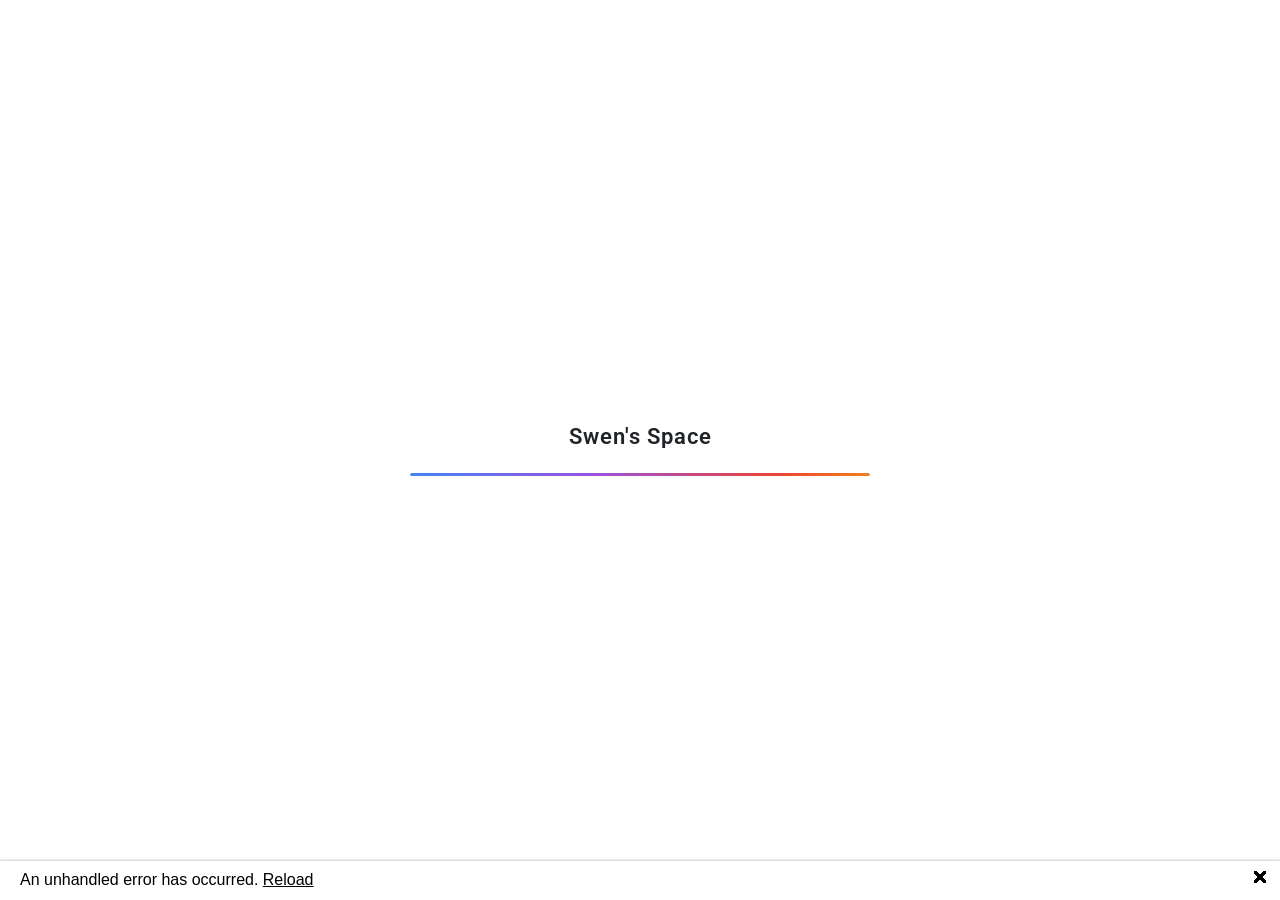
==== index.html @ e909faf5 "Deploying to main from @ Lswen7/Blog@9768c88e85b77ebde006c69a30dfa2a43caef9a1 🚀" ====
<!DOCTYPE html>
<html lang="en">

<head>
    <meta charset="utf-8" />
    <meta name="viewport" content="width=device-width, initial-scale=1.0" />
    <title>Swen</title>
    <base href="/" />
    <link href="_framework/dotnet.dqevng5swt.js" rel="preload" as="script" fetchpriority="high" crossorigin="anonymous" integrity="sha256-VWN8iZaUuwABya5JfQT3vaefFDipQb8rnnd2ATJ5jyU=" />
    <link rel="stylesheet" href="lib/bootstrap/dist/css/bootstrap.min.css" />
    <link rel="stylesheet" href="css/app.css" />
    <link rel="icon" type="image/png" href="favicon.png" />
    <link href="Swen.styles.css" rel="stylesheet" />
    <!-- 引入 MudBlazor 官方 Roboto 字体与 CSS 样式 -->
    <link href="https://fonts.googleapis.com/css?family=Roboto:300,400,500,700&display=swap" rel="stylesheet" />
    <link href="_content/MudBlazor/MudBlazor.min.css" rel="stylesheet" />
    <script type="importmap">{
  "imports": {
    "./_framework/blazor.webassembly.js": "./_framework/blazor.webassembly.w3qd1tpl0e.js",
    "./_framework/dotnet.js": "./_framework/dotnet.dqevng5swt.js",
    "./_framework/dotnet.native.js": "./_framework/dotnet.native.vzj2a6aakt.js",
    "./_framework/dotnet.runtime.js": "./_framework/dotnet.runtime.zbexyp8zrs.js"
  },
  "scopes": {},
  "integrity": {
    "./_framework/blazor.webassembly.js": "sha256-lDXsDYFgm62F+YUvxES7IOTCXYpiHpU3uR45YdC6mq4=",
    "./_framework/blazor.webassembly.w3qd1tpl0e.js": "sha256-lDXsDYFgm62F+YUvxES7IOTCXYpiHpU3uR45YdC6mq4=",
    "./_framework/dotnet.dqevng5swt.js": "sha256-VWN8iZaUuwABya5JfQT3vaefFDipQb8rnnd2ATJ5jyU=",
    "./_framework/dotnet.js": "sha256-VWN8iZaUuwABya5JfQT3vaefFDipQb8rnnd2ATJ5jyU=",
    "./_framework/dotnet.native.js": "sha256-RezASHv+dbqV50cFnld76YiLhk4B+BjMAKs/euUdNyE=",
    "./_framework/dotnet.native.vzj2a6aakt.js": "sha256-RezASHv+dbqV50cFnld76YiLhk4B+BjMAKs/euUdNyE=",
    "./_framework/dotnet.runtime.js": "sha256-MZMguyke9CroSQl+L/SHIGFkPTD+LtYGXkXjAvwWx40=",
    "./_framework/dotnet.runtime.zbexyp8zrs.js": "sha256-MZMguyke9CroSQl+L/SHIGFkPTD+LtYGXkXjAvwWx40="
  }
}</script>
    <!-- 不蒜子全网访问量/访客数统计脚本 -->
    <script async src="https://busuanzi.purewhite.space/busuanzi.pure.mini.js"></script>
</head>

<body>
    <div id="app">
        <!-- Google AI Studio 风格：极简居中标题 + 谷歌 4 色渐变加长流光横线 -->
        <style>
            .google-loader-wrapper {
                position: fixed;
                top: 0;
                left: 0;
                width: 100vw;
                height: 100vh;
                display: flex;
                flex-direction: column;
                justify-content: center;
                align-items: center;
                background-color: #ffffff;
                font-family: -apple-system, BlinkMacSystemFont, "Segoe UI", Roboto, sans-serif;
                user-select: none;
                z-index: 9999;
            }

            .google-loader-title {
                font-size: 1.35rem;
                font-weight: 600;
                color: #1f2328;
                letter-spacing: 1px;
                margin-bottom: 24px;
            }

            /* 460px 加长版进度条容器（自动兼容手机屏幕） */
            .google-progress-bar {
                width: 460px;
                max-width: 85vw;
                height: 3px;
                background-color: #f0f2f5;
                border-radius: 4px;
                overflow: hidden;
                position: relative;
            }

            /* 谷歌 4 色彩虹渐变 (蓝 -> 紫 -> 红 -> 黄 -> 绿) 流动效果 */
            .google-progress-fill {
                width: 100%;
                height: 100%;
                background: linear-gradient(90deg, #4285f4, #9b51e0, #ea4335, #fbbc05, #34a853, #4285f4);
                background-size: 200% 100%;
                animation: googleRainbow 1.4s infinite linear;
                border-radius: 4px;
            }

            @keyframes googleRainbow {
                0% {
                    background-position: 100% 0;
                }

                100% {
                    background-position: -100% 0;
                }
            }
        </style>

        <div class="google-loader-wrapper">
            <div class="google-loader-title">Swen's Space</div>
            <div class="google-progress-bar">
                <div class="google-progress-fill"></div>
            </div>
        </div>
    </div>

    <div id="blazor-error-ui">
        An unhandled error has occurred.
        <a href="." class="reload">Reload</a>
        <span class="dismiss">🗙</span>
    </div>
    <script src="_framework/blazor.webassembly.w3qd1tpl0e.js"></script>
    <!-- 引入 MudBlazor 动画与交互脚本 -->
    <script src="_content/MudBlazor/MudBlazor.min.js"></script>
    <!-- 科技感粒子蛛网磁吸背景特效 (canvas-nest.js) -->
    <!--<script src="https://cdn.bootcdn.net/ajax/libs/canvas-nest.js/2.0.4/canvas-nest.js"
            color="9,105,218"
            opacity="0.55"
            count="99"
            zIndex="-1">
    </script>-->
    <!-- 100% 本地原生运行的科技感粒子蛛网磁吸背景特效 -->
    <script>
        (function () {
            function createParticleCanvas() {
                var canvas = document.createElement('canvas');
                canvas.style.cssText = 'position:fixed;top:0;left:0;z-index:-1;opacity:0.75;pointer-events:none;';
                document.body.appendChild(canvas);

                var ctx = canvas.getContext('2d');
                var width, height;

                function resize() {
                    width = canvas.width = window.innerWidth || document.documentElement.clientWidth;
                    height = canvas.height = window.innerHeight || document.documentElement.clientHeight;
                }
                resize();
                window.addEventListener('resize', resize);

                var mouse = { x: null, y: null, max: 20000 };
                window.addEventListener('mousemove', function (e) {
                    mouse.x = e.clientX;
                    mouse.y = e.clientY;
                });
                window.addEventListener('mouseout', function () {
                    mouse.x = null;
                    mouse.y = null;
                });

                var particles = [];
                for (var i = 0; i < 90; i++) {
                    particles.push({
                        x: Math.random() * width,
                        y: Math.random() * height,
                        xa: (Math.random() * 2 - 1) * 0.8,
                        ya: (Math.random() * 2 - 1) * 0.8,
                        max: 6000
                    });
                }

                var all = particles.concat([mouse]);

                function draw() {
                    ctx.clearRect(0, 0, width, height);

                    particles.forEach(function (dot, idx) {
                        dot.x += dot.xa;
                        dot.y += dot.ya;

                        dot.xa *= (dot.x > width || dot.x < 0) ? -1 : 1;
                        dot.ya *= (dot.y > height || dot.y < 0) ? -1 : 1;

                        ctx.fillStyle = '#0969da';
                        ctx.fillRect(dot.x - 0.5, dot.y - 0.5, 2, 2);

                        for (var i = idx + 1; i < all.length; i++) {
                            var d = all[i];
                            if (d.x !== null && d.y !== null) {
                                var xc = dot.x - d.x;
                                var yc = dot.y - d.y;
                                var dis = xc * xc + yc * yc;

                                if (dis < d.max) {
                                    if (d === mouse && dis >= d.max / 2) {
                                        dot.x -= xc * 0.03;
                                        dot.y -= yc * 0.03;
                                    }
                                    var ratio = (d.max - dis) / d.max;
                                    ctx.beginPath();
                                    ctx.lineWidth = ratio / 2;
                                    ctx.strokeStyle = 'rgba(45, 164, 78, ' + (ratio + 0.2) + ')';
                                    ctx.moveTo(dot.x, dot.y);
                                    ctx.lineTo(d.x, d.y);
                                    ctx.stroke();
                                }
                            }
                        }
                    });
                    requestAnimationFrame(draw);
                }
                draw();
            }
            if (document.readyState === 'complete') {
                createParticleCanvas();
            } else {
                window.addEventListener('load', createParticleCanvas);
            }
        })();
    </script>
</body>

</html>
---- css/app.css ----
html, body {
    font-family: 'Helvetica Neue', Helvetica, Arial, sans-serif;
}

h1:focus {
    outline: none;
}

a, .btn-link {
    color: #0071c1;
}

.btn-primary {
    color: #fff;
    background-color: #1b6ec2;
    border-color: #1861ac;
}

.btn:focus, .btn:active:focus, .btn-link.nav-link:focus, .form-control:focus, .form-check-input:focus {
  box-shadow: 0 0 0 0.1rem white, 0 0 0 0.25rem #258cfb;
}

.content {
    padding-top: 1.1rem;
}

.valid.modified:not([type=checkbox]) {
    outline: 1px solid #26b050;
}

.invalid {
    outline: 1px solid red;
}

.validation-message {
    color: red;
}

#blazor-error-ui {
    color-scheme: light only;
    background: lightyellow;
    bottom: 0;
    box-shadow: 0 -1px 2px rgba(0, 0, 0, 0.2);
    box-sizing: border-box;
    display: none;
    left: 0;
    padding: 0.6rem 1.25rem 0.7rem 1.25rem;
    position: fixed;
    width: 100%;
    z-index: 1000;
}

    #blazor-error-ui .dismiss {
        cursor: pointer;
        position: absolute;
        right: 0.75rem;
        top: 0.5rem;
    }

.blazor-error-boundary {
    background: url([data-uri]) no-repeat 1rem/1.8rem, #b32121;
    padding: 1rem 1rem 1rem 3.7rem;
    color: white;
}

    .blazor-error-boundary::after {
        content: "An error has occurred."
    }

.loading-progress {
    position: absolute;
    display: block;
    width: 8rem;
    height: 8rem;
    inset: 20vh 0 auto 0;
    margin: 0 auto 0 auto;
}

    .loading-progress circle {
        fill: none;
        stroke: #e0e0e0;
        stroke-width: 0.6rem;
        transform-origin: 50% 50%;
        transform: rotate(-90deg);
    }

        .loading-progress circle:last-child {
            stroke: #1b6ec2;
            stroke-dasharray: calc(3.141 * var(--blazor-load-percentage, 0%) * 0.8), 500%;
            transition: stroke-dasharray 0.05s ease-in-out;
        }

.loading-progress-text {
    position: absolute;
    text-align: center;
    font-weight: bold;
    inset: calc(20vh + 3.25rem) 0 auto 0.2rem;
}

    .loading-progress-text:after {
        content: var(--blazor-load-percentage-text, "Loading");
    }

code {
    color: #c02d76;
}

.form-floating > .form-control-plaintext::placeholder, .form-floating > .form-control::placeholder {
    color: var(--bs-secondary-color);
    text-align: end;
}

.form-floating > .form-control-plaintext:focus::placeholder, .form-floating > .form-control:focus::placeholder {
    text-align: start;
}
---- Swen.styles.css ----
/* /Layout/MainLayout.razor.rz.scp.css */
/* /Layout/NavMenu.razor.rz.scp.css */
/* 顶部标题栏 */
.top-row[b-1f68w9jm0c] {
    height: 3.5rem;
    background-color: #ffffff;
    border-bottom: 1px solid #d0d7de;
}

.navbar-brand[b-1f68w9jm0c] {
    font-size: 1.15rem;
    font-weight: 700;
    color: #1f2328 !important;
}

/* 侧边栏背景 - 清爽 GitHub Light 灰白风格 */
.nav-scrollable[b-1f68w9jm0c] {
    display: block;
    background-color: #f6f8fa;
    border-right: 1px solid #d0d7de;
}

/* 菜单文字 */
.nav-item[b-1f68w9jm0c] {
    font-size: 0.95rem;
    padding-bottom: 0.3rem;
}

    .nav-item:first-of-type[b-1f68w9jm0c] {
        padding-top: 1rem;
    }

    .nav-item[b-1f68w9jm0c]  a {
        color: #57606a;
        border-radius: 8px;
        height: 2.8rem;
        display: flex;
        align-items: center;
        line-height: 3rem;
        margin: 0 0.8rem;
        padding: 0 1rem;
        font-weight: 500;
        transition: all 0.2s ease;
    }

        /* 鼠标悬停时的效果 */
        .nav-item[b-1f68w9jm0c]  a:hover:not(.active) {
            background-color: #eaeef2;
            color: #1f2328;
        }

        /* 当前选中的菜单高亮样式 - 护眼绿色 */
        .nav-item[b-1f68w9jm0c]  a.active {
            background-color: #2da44e;
            color: #ffffff !important;
            font-weight: 600;
            box-shadow: 0 2px 8px rgba(45, 164, 78, 0.25);
        }

@media (min-width: 641px) {
    .navbar-toggler[b-1f68w9jm0c] {
        display: none;
    }

    .nav-scrollable[b-1f68w9jm0c] {
        height: calc(100vh - 3.5rem);
        overflow-y: auto;
    }
}
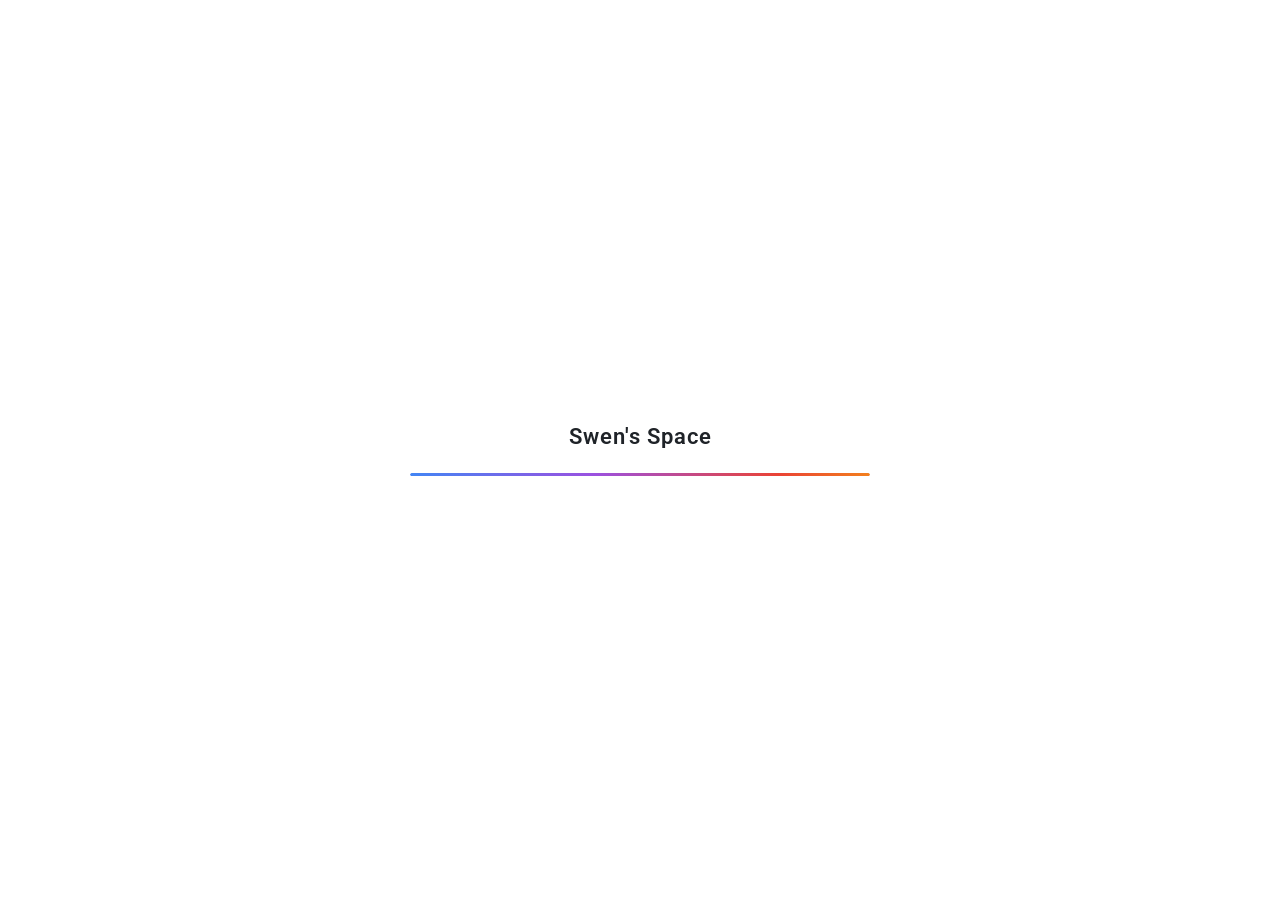
==== commit 97d37986: "Deploying to main from @ Lswen7/Blog@89b16f8a7d418d873ed0047e21ccab3ce8c6dd04 🚀" ====
--- a/index.html
+++ b/index.html
@@ -6,8 +6,7 @@
     <meta name="viewport" content="width=device-width, initial-scale=1.0" />
     <title>Swen</title>
     <base href="/" />
-    <link href="_framework/dotnet.dqevng5swt.js" rel="preload" as="script" fetchpriority="high" crossorigin="anonymous" integrity="sha256-VWN8iZaUuwABya5JfQT3vaefFDipQb8rnnd2ATJ5jyU=" />
-    <link rel="stylesheet" href="lib/bootstrap/dist/css/bootstrap.min.css" />
+    <link href="_framework/dotnet.vfzq4063pc.js" rel="preload" as="script" fetchpriority="high" crossorigin="anonymous" integrity="sha256-69lHsLw+sxJhxJ2sV9ri2Ogh+4B3cktMxu2AbwARLXo=" />
     <link rel="stylesheet" href="css/app.css" />
     <link rel="icon" type="image/png" href="favicon.png" />
     <link href="Swen.styles.css" rel="stylesheet" />
@@ -17,24 +16,22 @@
     <script type="importmap">{
   "imports": {
     "./_framework/blazor.webassembly.js": "./_framework/blazor.webassembly.w3qd1tpl0e.js",
-    "./_framework/dotnet.js": "./_framework/dotnet.dqevng5swt.js",
     "./_framework/dotnet.native.js": "./_framework/dotnet.native.vzj2a6aakt.js",
-    "./_framework/dotnet.runtime.js": "./_framework/dotnet.runtime.zbexyp8zrs.js"
+    "./_framework/dotnet.runtime.js": "./_framework/dotnet.runtime.zbexyp8zrs.js",
+    "./_framework/dotnet.js": "./_framework/dotnet.vfzq4063pc.js"
   },
   "scopes": {},
   "integrity": {
     "./_framework/blazor.webassembly.js": "sha256-lDXsDYFgm62F+YUvxES7IOTCXYpiHpU3uR45YdC6mq4=",
     "./_framework/blazor.webassembly.w3qd1tpl0e.js": "sha256-lDXsDYFgm62F+YUvxES7IOTCXYpiHpU3uR45YdC6mq4=",
-    "./_framework/dotnet.dqevng5swt.js": "sha256-VWN8iZaUuwABya5JfQT3vaefFDipQb8rnnd2ATJ5jyU=",
-    "./_framework/dotnet.js": "sha256-VWN8iZaUuwABya5JfQT3vaefFDipQb8rnnd2ATJ5jyU=",
+    "./_framework/dotnet.js": "sha256-69lHsLw+sxJhxJ2sV9ri2Ogh+4B3cktMxu2AbwARLXo=",
     "./_framework/dotnet.native.js": "sha256-RezASHv+dbqV50cFnld76YiLhk4B+BjMAKs/euUdNyE=",
     "./_framework/dotnet.native.vzj2a6aakt.js": "sha256-RezASHv+dbqV50cFnld76YiLhk4B+BjMAKs/euUdNyE=",
     "./_framework/dotnet.runtime.js": "sha256-MZMguyke9CroSQl+L/SHIGFkPTD+LtYGXkXjAvwWx40=",
-    "./_framework/dotnet.runtime.zbexyp8zrs.js": "sha256-MZMguyke9CroSQl+L/SHIGFkPTD+LtYGXkXjAvwWx40="
+    "./_framework/dotnet.runtime.zbexyp8zrs.js": "sha256-MZMguyke9CroSQl+L/SHIGFkPTD+LtYGXkXjAvwWx40=",
+    "./_framework/dotnet.vfzq4063pc.js": "sha256-69lHsLw+sxJhxJ2sV9ri2Ogh+4B3cktMxu2AbwARLXo="
   }
 }</script>
-    <!-- 不蒜子全网访问量/访客数统计脚本 -->
-    <script async src="https://busuanzi.purewhite.space/busuanzi.pure.mini.js"></script>
 </head>
 
 <body>
@@ -110,18 +107,14 @@
         <a href="." class="reload">Reload</a>
         <span class="dismiss">🗙</span>
     </div>
-    <script src="_framework/blazor.webassembly.w3qd1tpl0e.js"></script>
+
+    <!-- Blazor WASM 核心运行脚本 -->
+    <script src="_framework/blazor.webassembly.js"></script>
     <!-- 引入 MudBlazor 动画与交互脚本 -->
     <script src="_content/MudBlazor/MudBlazor.min.js"></script>
-    <!-- 科技感粒子蛛网磁吸背景特效 (canvas-nest.js) -->
-    <!--<script src="https://cdn.bootcdn.net/ajax/libs/canvas-nest.js/2.0.4/canvas-nest.js"
-            color="9,105,218"
-            opacity="0.55"
-            count="99"
-            zIndex="-1">
-    </script>-->
-    <!-- 100% 本地原生运行的科技感粒子蛛网磁吸背景特效 -->
-    <script>
+
+    <!-- 1. 本地科技感粒子蛛网磁吸背景特效 -->
+    <!--<script>
         (function () {
             function createParticleCanvas() {
                 var canvas = document.createElement('canvas');
@@ -207,7 +200,194 @@
                 window.addEventListener('load', createParticleCanvas);
             }
         })();
+    </script>-->
+    <!-- 🌌 谷歌高鲜明度双模反重力·绚丽星辰引擎 (Ultra-Vivid Edition) -->
+    <script>
+        (function () {
+            var canvas, ctx, width, height;
+            var particles = [];
+            var particleCount = 120;
+            var isDarkMode = false;
+            var mouse = { x: -9999, y: -9999, radius: 140 };
+
+            // 🌙 极鲜艳暗黑霓虹（高饱和度、强发光感）
+            var darkColors = [
+                'rgba(56, 189, 248, ',   // ⚡ 电光青蓝 (Electric Cyan)
+                'rgba(217, 70, 239, ',   // 🔮 霓虹亮紫 (Neon Magenta)
+                'rgba(52, 211, 153, ',   // ❇️ 激光翠绿 (Cyber Emerald)
+                'rgba(251, 191, 36, ',   // ✨ 太阳金辉 (Solar Amber)
+                'rgba(255, 255, 255, '   // 💎 钻石纯白 (Pure Starlight)
+            ];
+
+            // ☀️ 极鲜艳亮色清透色卡（彻底摒弃脏灰色，高明度纯正彩宝色）
+            var lightColors = [
+                'rgba(26, 115, 232, ',   // 🔵 谷歌宝蓝 (Vivid Royal Blue)
+                'rgba(147, 51, 234, ',   // 🟣 纯正紫晶 (Vivid Amethyst)
+                'rgba(239, 68, 68, ',    // 🔴 日落暖红 (Sunset Coral)
+                'rgba(16, 185, 129, ',   // 🟢 碧玉翡翠 (Emerald Green)
+                'rgba(245, 158, 11, '    // 🟡 琥珀耀橙 (Vivid Amber)
+            ];
+
+            function initCanvas() {
+                canvas = document.createElement('canvas');
+                canvas.style.cssText = 'position:fixed;top:0;left:0;width:100%;height:100%;z-index:-1;pointer-events:none;';
+                document.body.appendChild(canvas);
+                ctx = canvas.getContext('2d');
+
+                resize();
+                window.addEventListener('resize', resize);
+                window.addEventListener('mousemove', function (e) {
+                    mouse.x = e.clientX;
+                    mouse.y = e.clientY;
+                });
+                window.addEventListener('mouseout', function () {
+                    mouse.x = -9999;
+                    mouse.y = -9999;
+                });
+
+                // 初始化微粒（提升粒子尺寸和初始亮度）
+                for (var i = 0; i < particleCount; i++) {
+                    particles.push({
+                        x: Math.random() * width,
+                        y: Math.random() * height,
+                        radius: Math.random() * 2.2 + 1.0, // 稍微加大尺寸，视觉更饱满
+                        colorIndex: Math.floor(Math.random() * 5),
+                        alpha: Math.random() * 0.35 + 0.65, // 提高基础不透明度，彻底告别发虚
+                        twinkleSpeed: Math.random() * 0.03 + 0.01,
+                        twinklePhase: Math.random() * Math.PI * 2,
+                        vx: (Math.random() - 0.5) * 0.28,
+                        vy: -(Math.random() * 0.45 + 0.18) // 向上反重力升腾
+                    });
+                }
+
+                render();
+            }
+
+            function resize() {
+                width = canvas.width = window.innerWidth;
+                height = canvas.height = window.innerHeight;
+            }
+
+            function render() {
+                ctx.clearRect(0, 0, width, height);
+                var activeColors = isDarkMode ? darkColors : lightColors;
+
+                for (var i = 0; i < particles.length; i++) {
+                    var p = particles[i];
+
+                    // 1. 动态闪烁计算（保证最低亮度不低于 0.45，始终鲜明）
+                    p.twinklePhase += p.twinkleSpeed;
+                    var dynamicAlpha = p.alpha + Math.sin(p.twinklePhase) * 0.2;
+                    if (dynamicAlpha < 0.45) dynamicAlpha = 0.45;
+                    if (dynamicAlpha > 0.98) dynamicAlpha = 0.98;
+
+                    // 2. 鼠标斥力互动
+                    var dx = p.x - mouse.x;
+                    var dy = p.y - mouse.y;
+                    var dist = Math.sqrt(dx * dx + dy * dy);
+                    if (dist < mouse.radius) {
+                        var force = (mouse.radius - dist) / mouse.radius;
+                        var angle = Math.atan2(dy, dx);
+                        p.x += Math.cos(angle) * force * 3.5;
+                        p.y += Math.sin(angle) * force * 3.5;
+                    }
+
+                    // 3. 上浮
+                    p.x += p.vx;
+                    p.y += p.vy;
+                    if (p.y < -10) { p.y = height + 10; p.x = Math.random() * width; }
+                    if (p.x < -10) p.x = width + 10;
+                    if (p.x > width + 10) p.x = -10;
+
+                    // 4. 绘制鲜艳微粒
+                    ctx.beginPath();
+                    ctx.arc(p.x, p.y, p.radius, 0, Math.PI * 2);
+                    ctx.fillStyle = activeColors[p.colorIndex] + dynamicAlpha + ')';
+
+                    // 暗黑模式赋予强霓虹发光，亮色模式保持晶莹高锐度
+                    if (isDarkMode) {
+                        ctx.shadowBlur = p.radius > 1.8 ? 12 : 6;
+                        ctx.shadowColor = activeColors[p.colorIndex] + '0.9)';
+                    } else {
+                        ctx.shadowBlur = 0;
+                    }
+                    ctx.fill();
+                }
+
+                requestAnimationFrame(render);
+            }
+
+            // 切换主题接口
+            window.setCanvasTheme = function (dark) {
+                isDarkMode = dark;
+            };
+
+            if (document.readyState === 'complete') {
+                initCanvas();
+            } else {
+                window.addEventListener('load', initCanvas);
+            }
+        })();
+    </script>
+    <!-- 2. Giscus 评论区动态挂载与主题切换支持 -->
+    <script>
+        window.initGiscus = function (containerId, repo, repoId, category, categoryId) {
+            var container = document.getElementById(containerId);
+            if (!container) return;
+            container.innerHTML = '';
+
+            var script = document.createElement('script');
+            script.src = 'https://giscus.app/client.js';
+            script.setAttribute('data-repo', repo);
+            script.setAttribute('data-repo-id', repoId);
+            script.setAttribute('data-category', category);
+            script.setAttribute('data-category-id', categoryId);
+            script.setAttribute('data-mapping', 'pathname');
+            script.setAttribute('data-strict', '0');
+            script.setAttribute('data-reactions-enabled', '1');
+            script.setAttribute('data-emit-metadata', '0');
+            script.setAttribute('data-input-position', 'bottom');
+            script.setAttribute('data-theme', 'light');
+            script.setAttribute('data-lang', 'zh-CN');
+            script.setAttribute('crossorigin', 'anonymous');
+            script.async = true;
+            container.appendChild(script);
+        };
+
+        window.resetGiscus = function () {
+            var iframe = document.querySelector('iframe.giscus-frame');
+            if (iframe) {
+                iframe.contentWindow.postMessage(
+                    { giscus: { setConfig: { term: location.pathname } } },
+                    'https://giscus.app'
+                );
+            }
+        };
+
+        window.setGiscusTheme = function (theme) {
+            var iframe = document.querySelector('iframe.giscus-frame');
+            if (iframe && iframe.contentWindow) {
+                iframe.contentWindow.postMessage(
+                    { giscus: { setConfig: { theme: theme } } },
+                    'https://giscus.app'
+                );
+            }
+        };
+    </script>
+
+    <!-- 3. 全站访客统计动态加载函数 (100% 兼容不蒜子 ID 的高速服务) -->
+    <script>
+        window.loadSiteCounter = function () {
+            var old = document.getElementById('site-counter-script');
+            if (old) old.remove();
+
+            var script = document.createElement('script');
+            script.id = 'site-counter-script';
+            script.src = 'https://events.vercount.one/js';
+            script.defer = true;
+            document.body.appendChild(script);
+        };
     </script>
 </body>
 
-</html>
+</html>
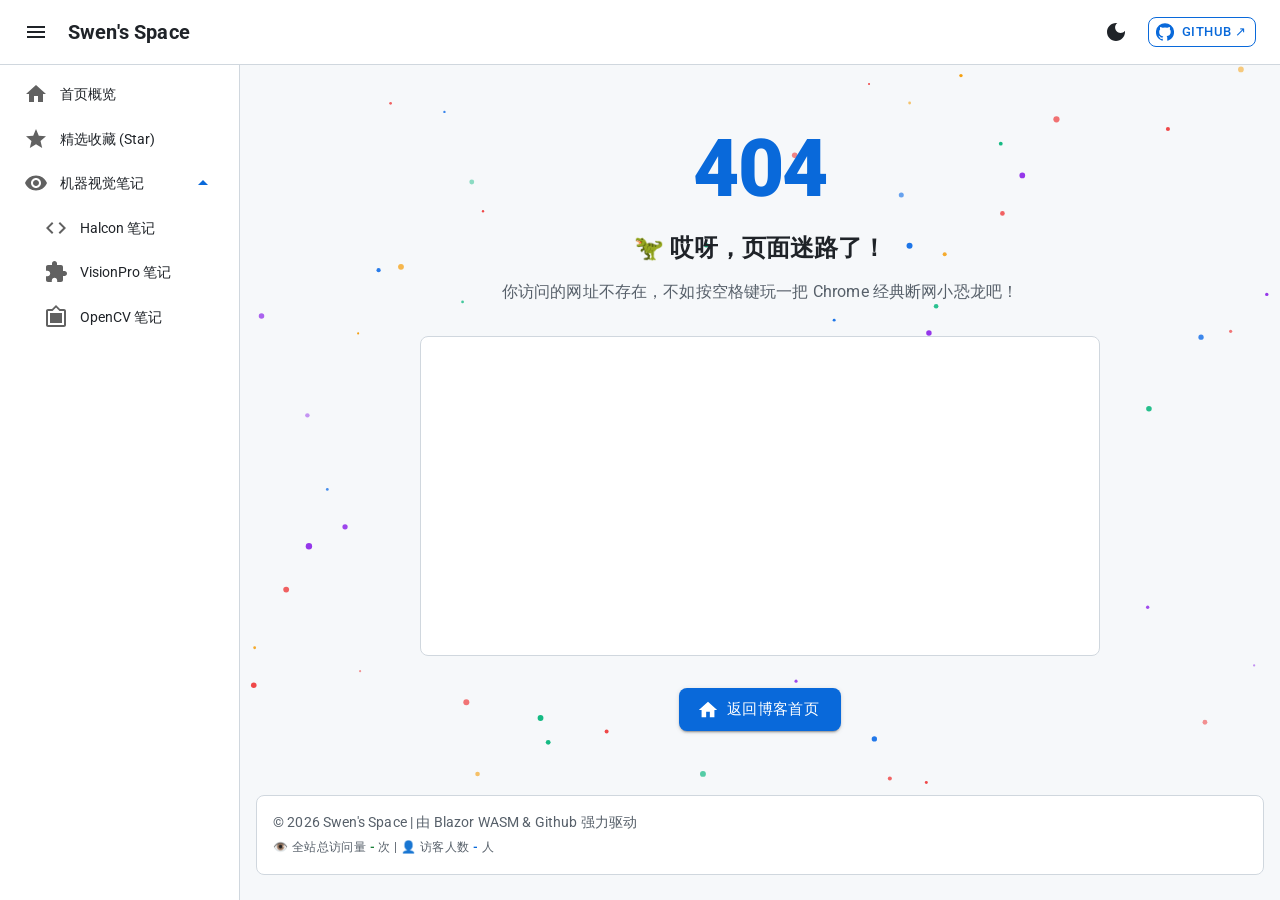
==== commit b5e3d935: "Deploying to main from @ Lswen7/Blog@479bdba525d96e0023273e70776b0c7e3f0e64fa 🚀" ====
--- a/index.html
+++ b/index.html
@@ -6,32 +6,14 @@
     <meta name="viewport" content="width=device-width, initial-scale=1.0" />
     <title>Swen</title>
     <base href="/" />
-    <link href="_framework/dotnet.vfzq4063pc.js" rel="preload" as="script" fetchpriority="high" crossorigin="anonymous" integrity="sha256-69lHsLw+sxJhxJ2sV9ri2Ogh+4B3cktMxu2AbwARLXo=" />
+    <link rel="preload" id="webassembly" />
     <link rel="stylesheet" href="css/app.css" />
     <link rel="icon" type="image/png" href="favicon.png" />
     <link href="Swen.styles.css" rel="stylesheet" />
     <!-- 引入 MudBlazor 官方 Roboto 字体与 CSS 样式 -->
     <link href="https://fonts.googleapis.com/css?family=Roboto:300,400,500,700&display=swap" rel="stylesheet" />
     <link href="_content/MudBlazor/MudBlazor.min.css" rel="stylesheet" />
-    <script type="importmap">{
-  "imports": {
-    "./_framework/blazor.webassembly.js": "./_framework/blazor.webassembly.w3qd1tpl0e.js",
-    "./_framework/dotnet.native.js": "./_framework/dotnet.native.vzj2a6aakt.js",
-    "./_framework/dotnet.runtime.js": "./_framework/dotnet.runtime.zbexyp8zrs.js",
-    "./_framework/dotnet.js": "./_framework/dotnet.vfzq4063pc.js"
-  },
-  "scopes": {},
-  "integrity": {
-    "./_framework/blazor.webassembly.js": "sha256-lDXsDYFgm62F+YUvxES7IOTCXYpiHpU3uR45YdC6mq4=",
-    "./_framework/blazor.webassembly.w3qd1tpl0e.js": "sha256-lDXsDYFgm62F+YUvxES7IOTCXYpiHpU3uR45YdC6mq4=",
-    "./_framework/dotnet.js": "sha256-69lHsLw+sxJhxJ2sV9ri2Ogh+4B3cktMxu2AbwARLXo=",
-    "./_framework/dotnet.native.js": "sha256-RezASHv+dbqV50cFnld76YiLhk4B+BjMAKs/euUdNyE=",
-    "./_framework/dotnet.native.vzj2a6aakt.js": "sha256-RezASHv+dbqV50cFnld76YiLhk4B+BjMAKs/euUdNyE=",
-    "./_framework/dotnet.runtime.js": "sha256-MZMguyke9CroSQl+L/SHIGFkPTD+LtYGXkXjAvwWx40=",
-    "./_framework/dotnet.runtime.zbexyp8zrs.js": "sha256-MZMguyke9CroSQl+L/SHIGFkPTD+LtYGXkXjAvwWx40=",
-    "./_framework/dotnet.vfzq4063pc.js": "sha256-69lHsLw+sxJhxJ2sV9ri2Ogh+4B3cktMxu2AbwARLXo="
-  }
-}</script>
+    <script type="importmap"></script>
 </head>
 
 <body>
@@ -108,8 +90,8 @@
         <span class="dismiss">🗙</span>
     </div>
 
-    <!-- Blazor WASM 核心运行脚本 -->
     <script src="_framework/blazor.webassembly.js"></script>
+
     <!-- 引入 MudBlazor 动画与交互脚本 -->
     <script src="_content/MudBlazor/MudBlazor.min.js"></script>
 
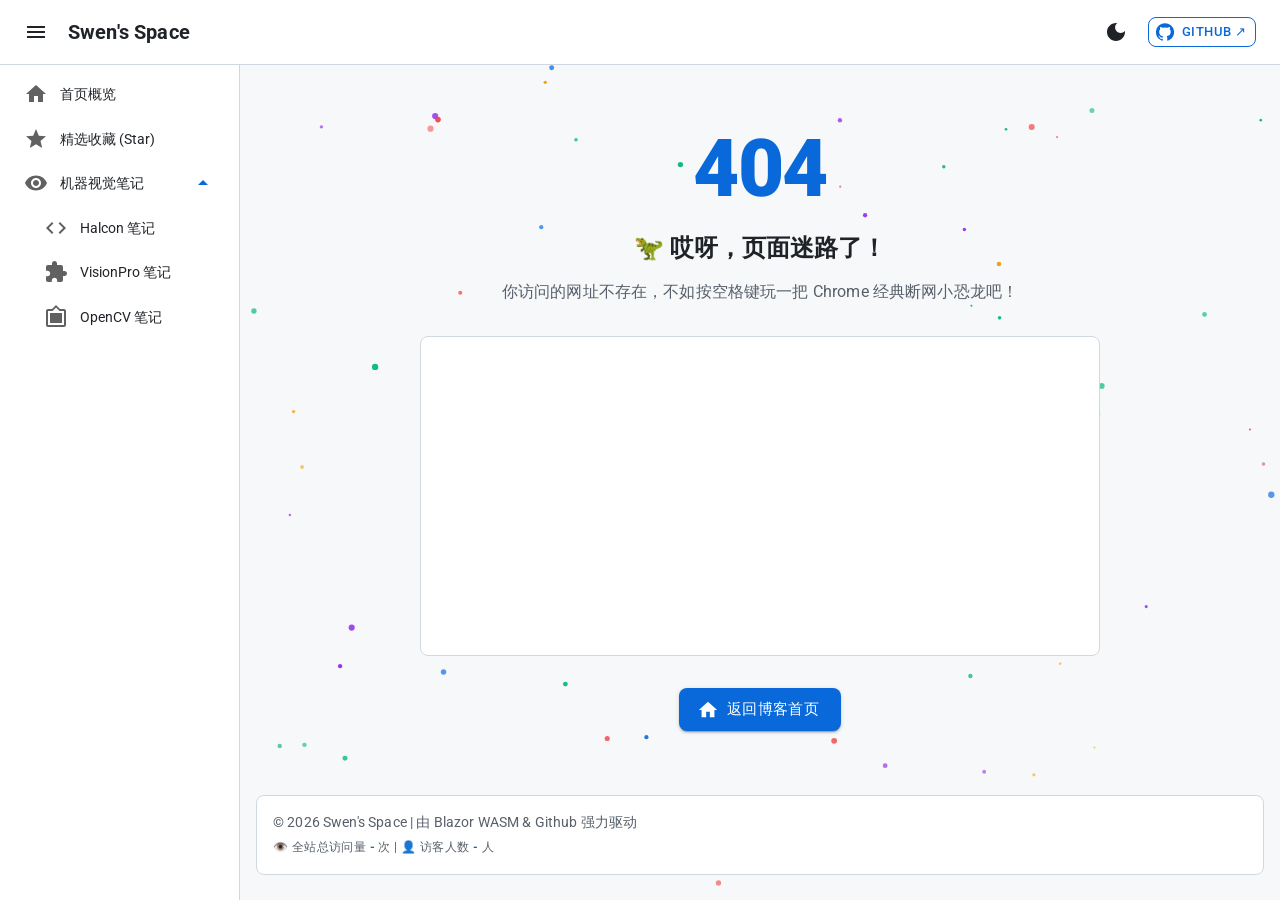
==== commit a3563fb7: "Deploying to main from @ Lswen7/Blog@d07d3083a59cd647f515648c4e2505073ad65598 🚀" ====
--- a/index.html
+++ b/index.html
@@ -6,7 +6,6 @@
     <meta name="viewport" content="width=device-width, initial-scale=1.0" />
     <title>Swen</title>
     <base href="/" />
-    <link rel="preload" id="webassembly" />
     <link rel="stylesheet" href="css/app.css" />
     <link rel="icon" type="image/png" href="favicon.png" />
     <link href="Swen.styles.css" rel="stylesheet" />
